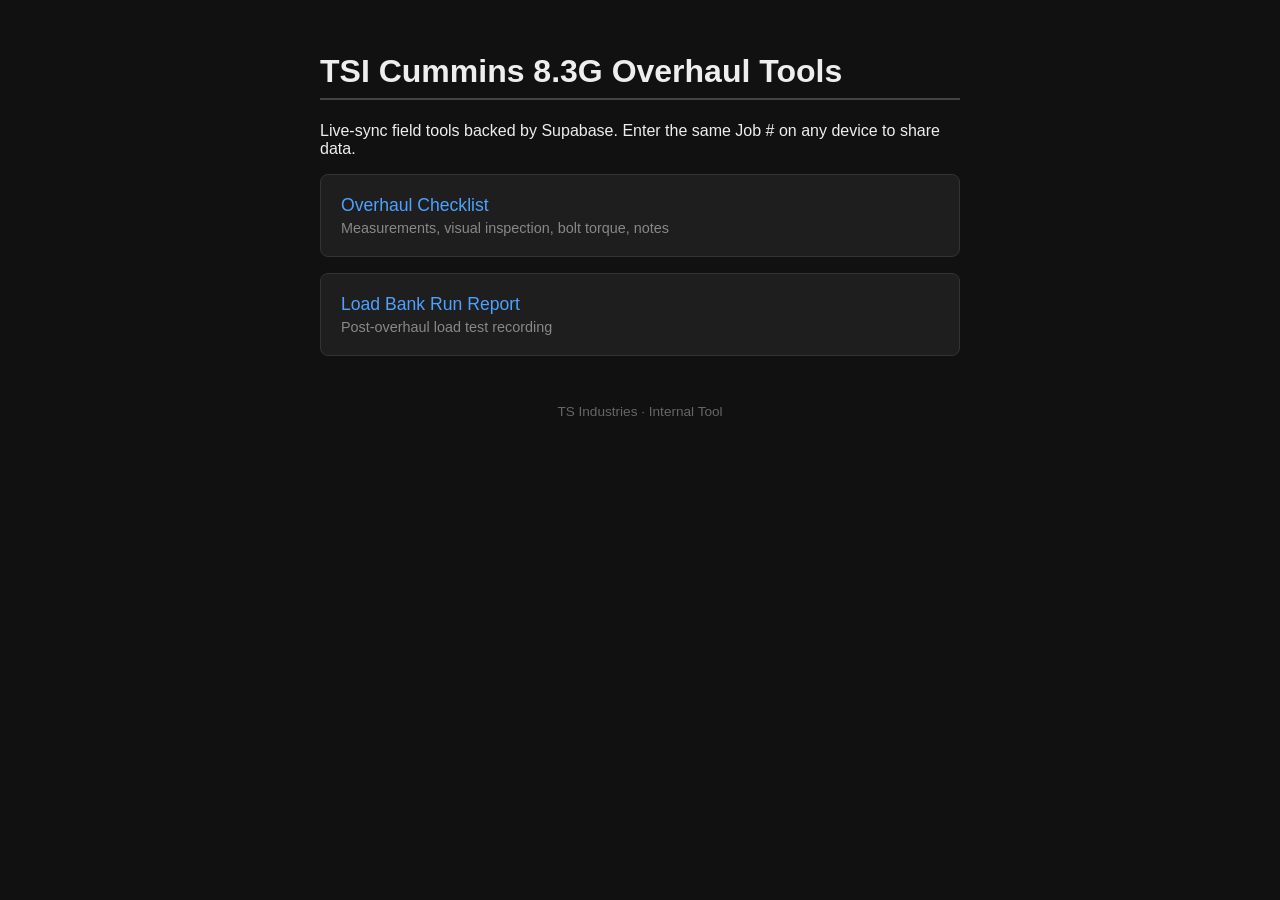
==== index.html @ 5095bcd7 "Add files via upload" ====
<!DOCTYPE html>
<html lang="en">
<head>
<meta charset="UTF-8">
<meta name="viewport" content="width=device-width, initial-scale=1.0">
<title>TSI Cummins 8.3G Overhaul Tools</title>
<style>
  body { font-family: -apple-system, BlinkMacSystemFont, "Segoe UI", Roboto, sans-serif;
         background: #111; color: #eee; margin: 0; padding: 2rem; max-width: 640px; margin: 0 auto; }
  h1 { border-bottom: 2px solid #444; padding-bottom: .5rem; }
  a.tool { display: block; padding: 1.25rem; margin: 1rem 0; background: #1e1e1e;
           border: 1px solid #333; border-radius: 8px; color: #4ea1ff;
           text-decoration: none; font-size: 1.1rem; }
  a.tool:hover { background: #252525; border-color: #4ea1ff; }
  .sub { color: #888; font-size: .9rem; margin-top: .25rem; }
  footer { margin-top: 3rem; color: #666; font-size: .85rem; text-align: center; }
</style>
</head>
<body>
  <h1>TSI Cummins 8.3G Overhaul Tools</h1>
  <p>Live-sync field tools backed by Supabase. Enter the same Job # on any device to share data.</p>

  <a class="tool" href="checklist.html">
    Overhaul Checklist
    <div class="sub">Measurements, visual inspection, bolt torque, notes</div>
  </a>

  <a class="tool" href="loadbank.html">
    Load Bank Run Report
    <div class="sub">Post-overhaul load test recording</div>
  </a>

  <footer>TS Industries &middot; Internal Tool</footer>
</body>
</html>
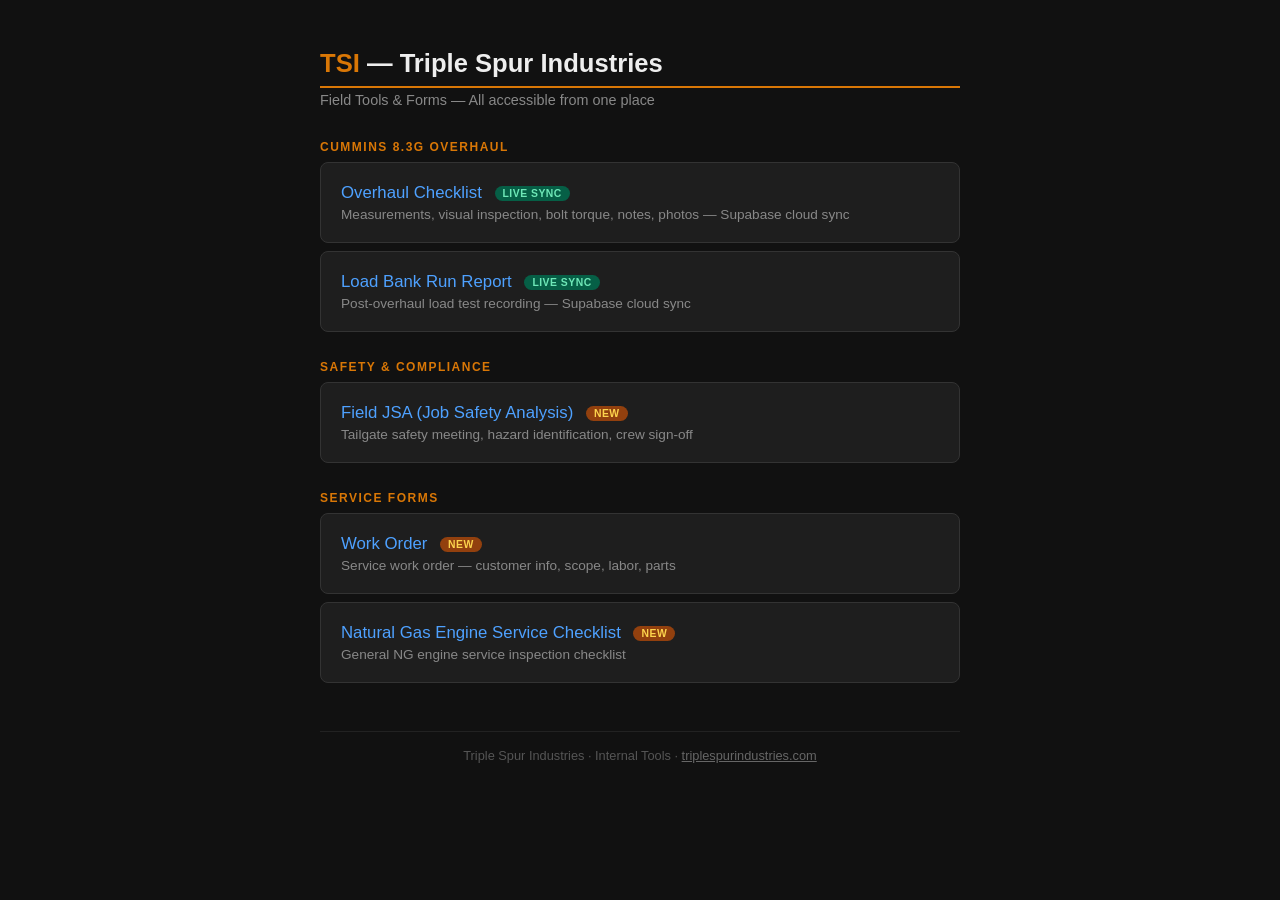
==== commit 254b13ad: "Add work order, NG checklist, JSA, update landing page" ====
--- a/index.html
+++ b/index.html
@@ -3,33 +3,65 @@
 <head>
 <meta charset="UTF-8">
 <meta name="viewport" content="width=device-width, initial-scale=1.0">
-<title>TSI Cummins 8.3G Overhaul Tools</title>
+<title>TSI — Triple Spur Industries Field Tools</title>
 <style>
   body { font-family: -apple-system, BlinkMacSystemFont, "Segoe UI", Roboto, sans-serif;
-         background: #111; color: #eee; margin: 0; padding: 2rem; max-width: 640px; margin: 0 auto; }
-  h1 { border-bottom: 2px solid #444; padding-bottom: .5rem; }
-  a.tool { display: block; padding: 1.25rem; margin: 1rem 0; background: #1e1e1e;
+         background: #111; color: #eee; margin: 0; padding: 0; min-height: 100vh; }
+  .container { max-width: 640px; margin: 0 auto; padding: 2rem 1.5rem; }
+  h1 { font-size: 1.6rem; border-bottom: 2px solid #D97706; padding-bottom: .5rem; margin-bottom: .25rem; }
+  h1 span { color: #D97706; }
+  .subtitle { color: #888; font-size: .9rem; margin-bottom: 2rem; }
+  .section-label { color: #D97706; font-size: .75rem; font-weight: 700; letter-spacing: 1.5px;
+                    text-transform: uppercase; margin: 1.75rem 0 .5rem; }
+  a.tool { display: block; padding: 1.25rem; margin: .5rem 0; background: #1e1e1e;
            border: 1px solid #333; border-radius: 8px; color: #4ea1ff;
-           text-decoration: none; font-size: 1.1rem; }
+           text-decoration: none; font-size: 1.05rem; transition: all .15s; }
   a.tool:hover { background: #252525; border-color: #4ea1ff; }
-  .sub { color: #888; font-size: .9rem; margin-top: .25rem; }
-  footer { margin-top: 3rem; color: #666; font-size: .85rem; text-align: center; }
+  .sub { color: #888; font-size: .85rem; margin-top: .25rem; }
+  .badge { display: inline-block; font-size: .65rem; font-weight: 700; letter-spacing: .5px;
+           padding: 2px 8px; border-radius: 10px; margin-left: .5rem; vertical-align: middle; }
+  .badge-live { background: #065F46; color: #6EE7B7; }
+  .badge-new { background: #92400E; color: #FCD34D; }
+  footer { margin-top: 3rem; color: #555; font-size: .8rem; text-align: center; padding: 1rem 0; border-top: 1px solid #222; }
 </style>
 </head>
 <body>
-  <h1>TSI Cummins 8.3G Overhaul Tools</h1>
-  <p>Live-sync field tools backed by Supabase. Enter the same Job # on any device to share data.</p>
+  <div class="container">
+    <h1><span>TSI</span> — Triple Spur Industries</h1>
+    <div class="subtitle">Field Tools &amp; Forms — All accessible from one place</div>
 
-  <a class="tool" href="checklist.html">
-    Overhaul Checklist
-    <div class="sub">Measurements, visual inspection, bolt torque, notes</div>
-  </a>
+    <div class="section-label">Cummins 8.3G Overhaul</div>
 
-  <a class="tool" href="loadbank.html">
-    Load Bank Run Report
-    <div class="sub">Post-overhaul load test recording</div>
-  </a>
+    <a class="tool" href="checklist.html">
+      Overhaul Checklist <span class="badge badge-live">LIVE SYNC</span>
+      <div class="sub">Measurements, visual inspection, bolt torque, notes, photos — Supabase cloud sync</div>
+    </a>
 
-  <footer>TS Industries &middot; Internal Tool</footer>
+    <a class="tool" href="loadbank.html">
+      Load Bank Run Report <span class="badge badge-live">LIVE SYNC</span>
+      <div class="sub">Post-overhaul load test recording — Supabase cloud sync</div>
+    </a>
+
+    <div class="section-label">Safety &amp; Compliance</div>
+
+    <a class="tool" href="jsa/">
+      Field JSA (Job Safety Analysis) <span class="badge badge-new">NEW</span>
+      <div class="sub">Tailgate safety meeting, hazard identification, crew sign-off</div>
+    </a>
+
+    <div class="section-label">Service Forms</div>
+
+    <a class="tool" href="work-order.html">
+      Work Order <span class="badge badge-new">NEW</span>
+      <div class="sub">Service work order — customer info, scope, labor, parts</div>
+    </a>
+
+    <a class="tool" href="ng-checklist.html">
+      Natural Gas Engine Service Checklist <span class="badge badge-new">NEW</span>
+      <div class="sub">General NG engine service inspection checklist</div>
+    </a>
+
+    <footer>Triple Spur Industries &middot; Internal Tools &middot; <a href="https://triplespurindustries.com" style="color:#666;">triplespurindustries.com</a></footer>
+  </div>
 </body>
 </html>
